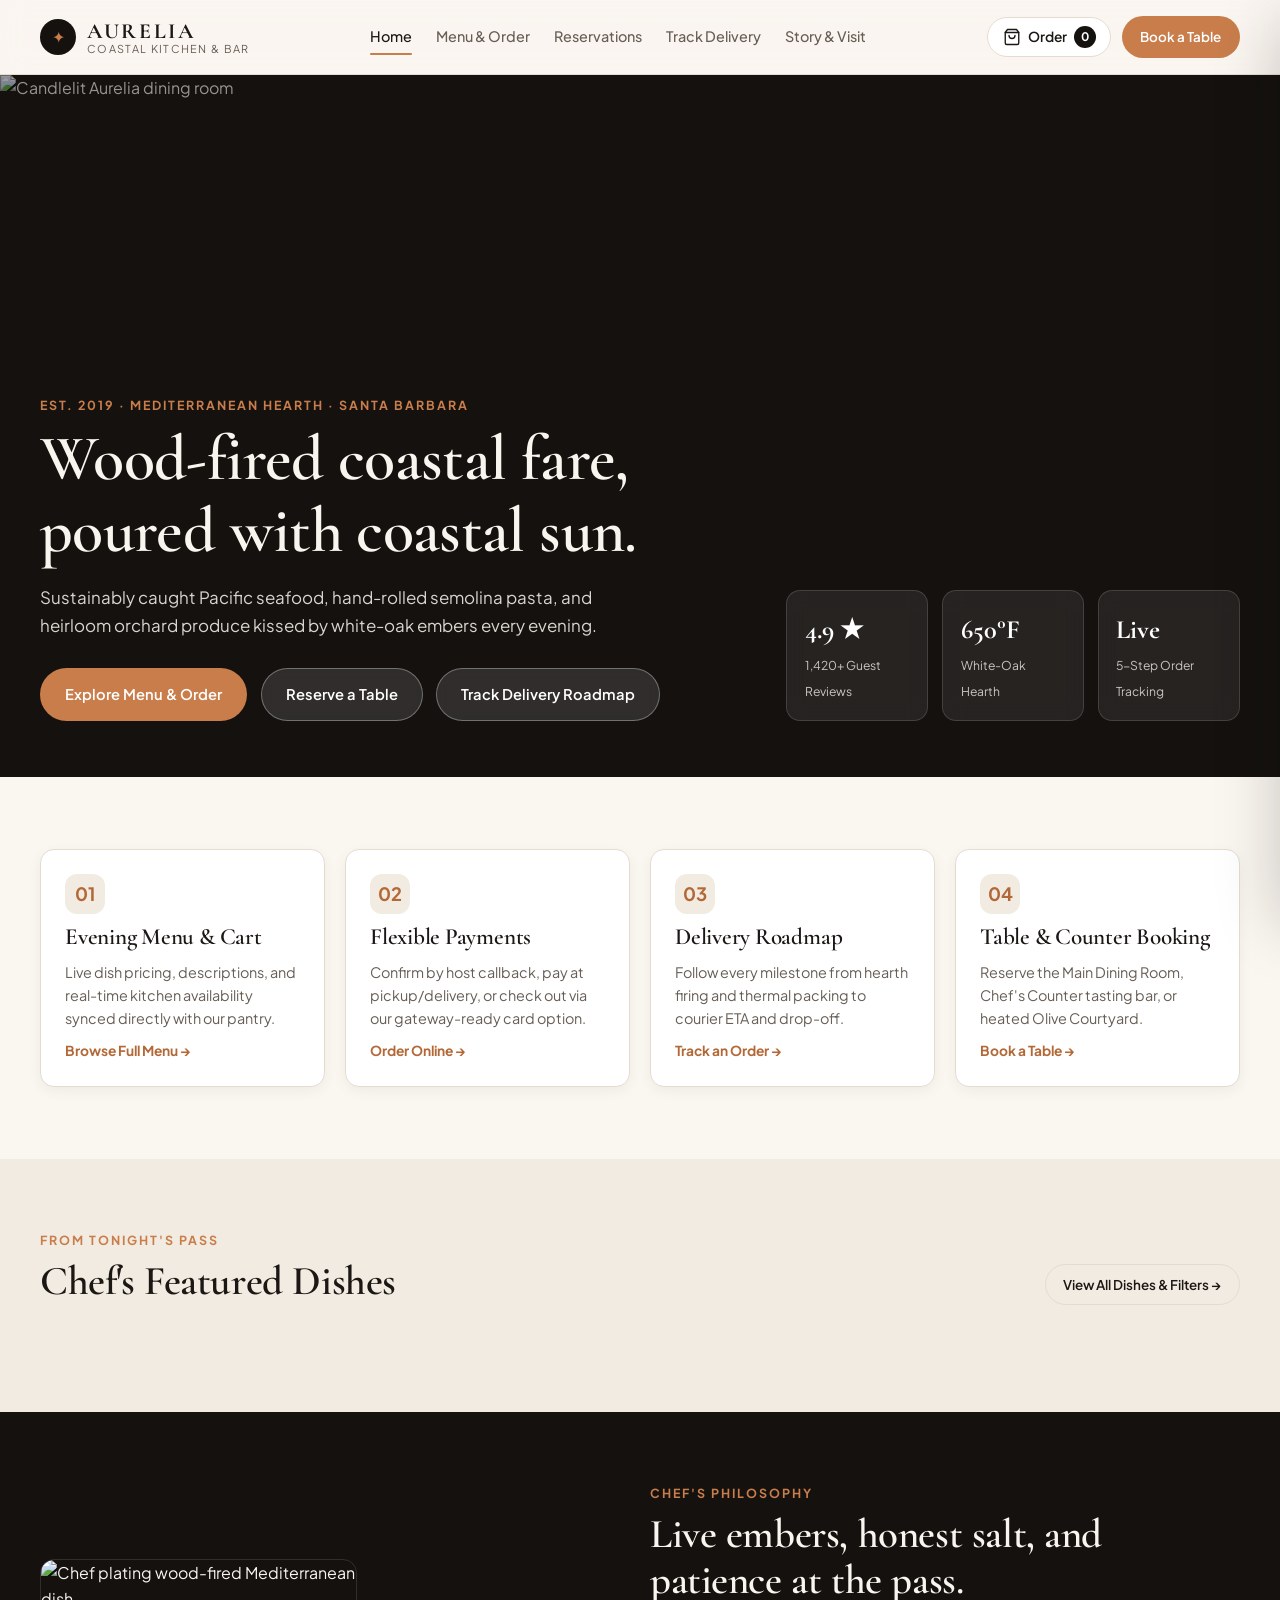
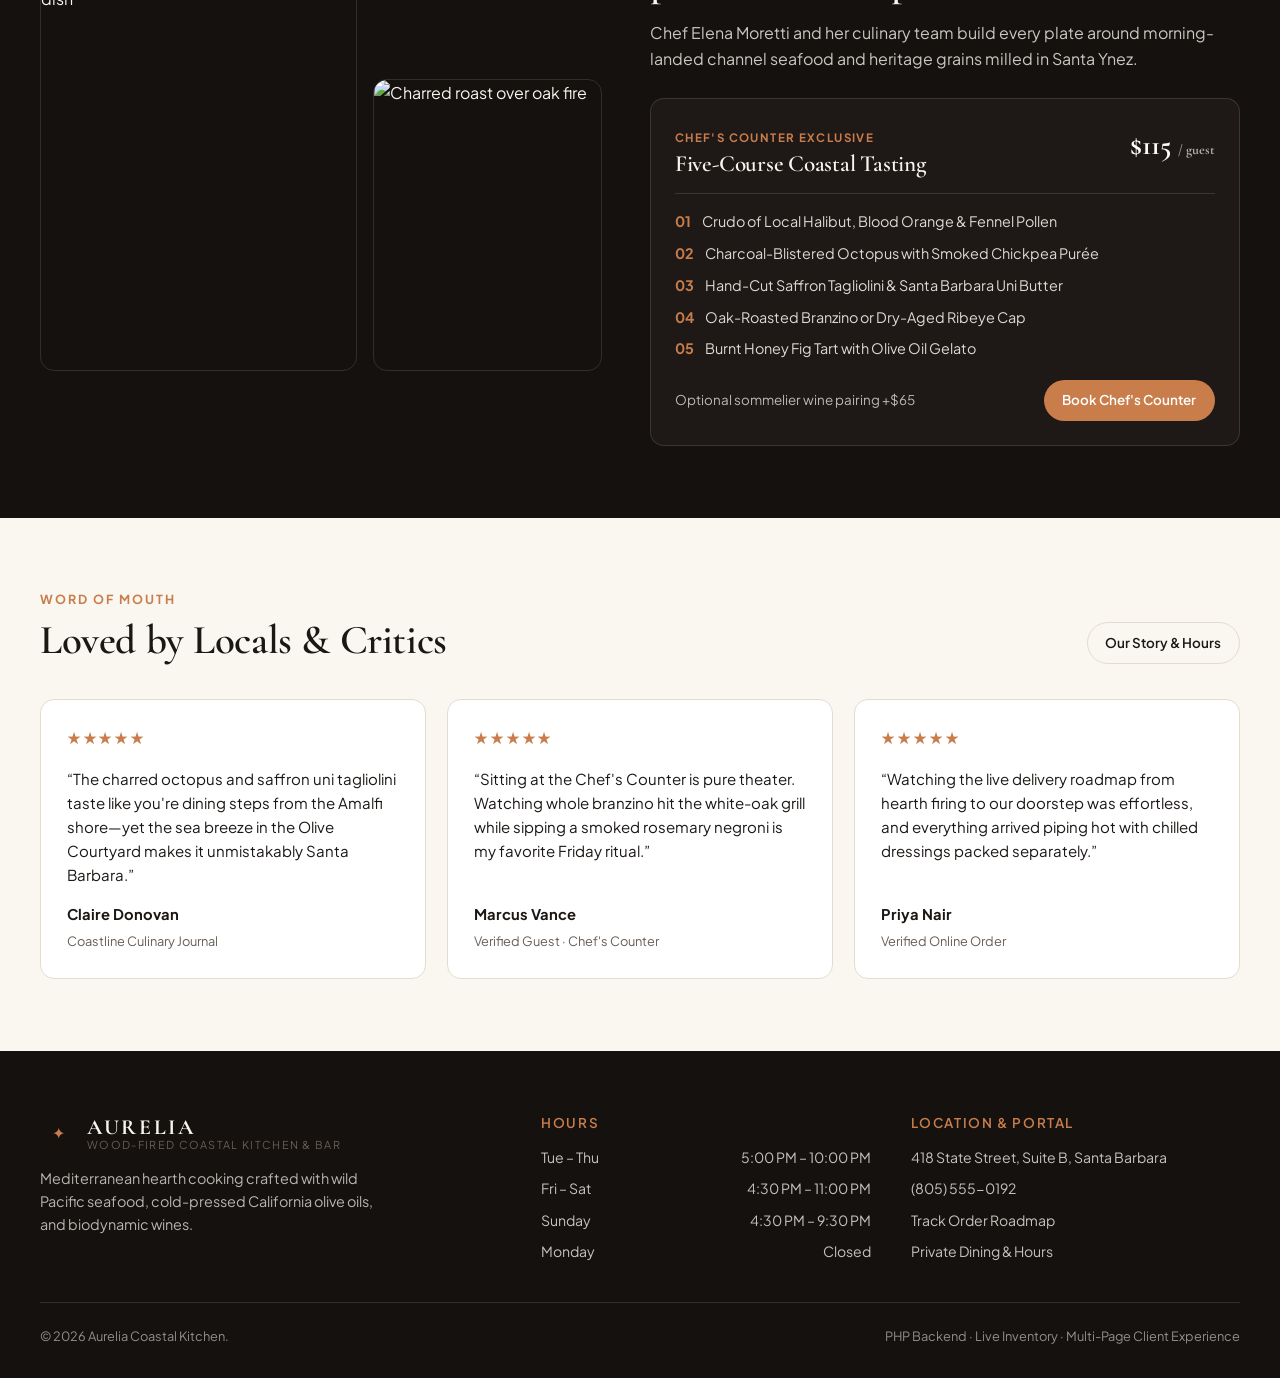
==== index.html @ ff1ef693 "Initial commit: Aurelia multi-page restaurant site and PHP backend" ====
<!DOCTYPE html>
<html lang="en">
<head>
  <meta charset="UTF-8" />
  <meta name="viewport" content="width=device-width, initial-scale=1.0" />
  <title>Aurelia — Wood-Fired Coastal Kitchen &amp; Bar</title>
  <link rel="preconnect" href="https://fonts.googleapis.com" />
  <link rel="preconnect" href="https://fonts.gstatic.com" crossorigin />
  <link href="https://fonts.googleapis.com/css2?family=Cormorant+Garamond:ital,wght@0,500;0,600;0,700;1,400;1,600&family=Plus+Jakarta+Sans:wght@400;500;600;700&display=swap" rel="stylesheet" />
  <link rel="stylesheet" href="styles.css" />
</head>
<body>
  <header class="site-header">
    <div class="container header-inner">
      <a href="index.html" class="brand" aria-label="Aurelia Home">
        <span class="brand-mark" aria-hidden="true">✦</span>
        <span class="brand-text">
          <strong>AURELIA</strong>
          <small>Coastal Kitchen &amp; Bar</small>
        </span>
      </a>

      <nav class="main-nav" id="main-nav" aria-label="Primary Navigation">
        <a href="index.html" class="active">Home</a>
        <a href="menu.html">Menu &amp; Order</a>
        <a href="reservations.html">Reservations</a>
        <a href="track.html">Track Delivery</a>
        <a href="about.html">Story &amp; Visit</a>
      </nav>

      <div class="header-actions">
        <button type="button" class="cart-trigger" id="cart-open-btn" aria-label="Open order cart">
          <svg width="18" height="18" viewBox="0 0 24 24" fill="none" stroke="currentColor" stroke-width="1.8" stroke-linecap="round" stroke-linejoin="round" aria-hidden="true">
            <path d="M6 2 3 6v14a2 2 0 0 0 2 2h14a2 2 0 0 0 2-2V6l-3-4Z" />
            <path d="M3 6h18" />
            <path d="M16 10a4 4 0 0 1-8 0" />
          </svg>
          <span>Order</span>
          <span class="cart-badge" id="cart-count">0</span>
        </button>
        <a href="reservations.html" class="btn btn-primary btn-sm">Book a Table</a>
        <button type="button" class="mobile-menu-btn" id="mobile-menu-btn" aria-label="Toggle navigation" aria-expanded="false">
          <span></span><span></span>
        </button>
      </div>
    </div>
  </header>

  <main>
    <section class="hero">
      <div class="hero-media">
        <img src="https://images.unsplash.com/photo-1517248135467-4c7edcad34c4?auto=format&fit=crop&w=1800&q=80" alt="Candlelit Aurelia dining room" class="hero-img" />
        <div class="hero-scrim"></div>
      </div>
      <div class="container hero-content">
        <div>
          <p class="eyebrow">Est. 2019 · Mediterranean Hearth · Santa Barbara</p>
          <h1>Wood-fired coastal fare, poured with coastal sun.</h1>
          <p class="hero-lead">
            Sustainably caught Pacific seafood, hand-rolled semolina pasta, and heirloom orchard produce kissed by white-oak embers every evening.
          </p>
          <div class="hero-ctas">
            <a href="menu.html" class="btn btn-primary">Explore Menu &amp; Order</a>
            <a href="reservations.html" class="btn btn-ghost">Reserve a Table</a>
            <a href="track.html" class="btn btn-ghost">Track Delivery Roadmap</a>
          </div>
        </div>

        <div class="hero-stats">
          <div class="stat-card">
            <span class="stat-value">4.9 ★</span>
            <span class="stat-label">1,420+ Guest Reviews</span>
          </div>
          <div class="stat-card">
            <span class="stat-value">650°F</span>
            <span class="stat-label">White-Oak Hearth</span>
          </div>
          <div class="stat-card">
            <span class="stat-value">Live</span>
            <span class="stat-label">5-Step Order Tracking</span>
          </div>
        </div>
      </div>
    </section>

    <section class="section">
      <div class="container">
        <div class="pillars-grid">
          <article class="pillar-card">
            <div class="pillar-icon">01</div>
            <h3>Evening Menu &amp; Cart</h3>
            <p>Live dish pricing, descriptions, and real-time kitchen availability synced directly with our pantry.</p>
            <a href="menu.html" class="pillar-link">Browse Full Menu →</a>
          </article>
          <article class="pillar-card">
            <div class="pillar-icon">02</div>
            <h3>Flexible Payments</h3>
            <p>Confirm by host callback, pay at pickup/delivery, or check out via our gateway-ready card option.</p>
            <a href="menu.html" class="pillar-link">Order Online →</a>
          </article>
          <article class="pillar-card">
            <div class="pillar-icon">03</div>
            <h3>Delivery Roadmap</h3>
            <p>Follow every milestone from hearth firing and thermal packing to courier ETA and drop-off.</p>
            <a href="track.html" class="pillar-link">Track an Order →</a>
          </article>
          <article class="pillar-card">
            <div class="pillar-icon">04</div>
            <h3>Table &amp; Counter Booking</h3>
            <p>Reserve the Main Dining Room, Chef's Counter tasting bar, or heated Olive Courtyard.</p>
            <a href="reservations.html" class="pillar-link">Book a Table →</a>
          </article>
        </div>
      </div>
    </section>

    <section class="section section-alt">
      <div class="container">
        <div class="section-head">
          <div>
            <p class="eyebrow">From Tonight's Pass</p>
            <h2>Chef's Featured Dishes</h2>
          </div>
          <a href="menu.html" class="btn btn-outline btn-sm">View All Dishes &amp; Filters →</a>
        </div>
        <div class="menu-grid" id="featured-menu-grid"></div>
      </div>
    </section>

    <section class="section section-dark">
      <div class="container experience-grid">
        <div class="experience-gallery">
          <div class="exp-photo exp-photo-lg">
            <img src="https://images.unsplash.com/photo-1559339352-11d035aa65de?auto=format&fit=crop&w=1200&q=80" alt="Chef plating wood-fired Mediterranean dish" loading="lazy" />
          </div>
          <div class="exp-photo exp-photo-sm">
            <img src="https://images.unsplash.com/photo-1544025162-d76694265947?auto=format&fit=crop&w=900&q=80" alt="Charred roast over oak fire" loading="lazy" />
          </div>
        </div>

        <div>
          <p class="eyebrow">Chef's Philosophy</p>
          <h2>Live embers, honest salt, and patience at the pass.</h2>
          <p style="color: rgba(248, 244, 238, 0.8); margin-top: 1rem;">
            Chef Elena Moretti and her culinary team build every plate around morning-landed channel seafood and heritage grains milled in Santa Ynez.
          </p>

          <div class="tasting-card">
            <div class="tasting-header">
              <div>
                <span class="tasting-tag">Chef's Counter Exclusive</span>
                <h3>Five-Course Coastal Tasting</h3>
              </div>
              <span class="tasting-price">$115 <small>/ guest</small></span>
            </div>
            <ul class="tasting-list">
              <li><span>01</span> Crudo of Local Halibut, Blood Orange &amp; Fennel Pollen</li>
              <li><span>02</span> Charcoal-Blistered Octopus with Smoked Chickpea Purée</li>
              <li><span>03</span> Hand-Cut Saffron Tagliolini &amp; Santa Barbara Uni Butter</li>
              <li><span>04</span> Oak-Roasted Branzino or Dry-Aged Ribeye Cap</li>
              <li><span>05</span> Burnt Honey Fig Tart with Olive Oil Gelato</li>
            </ul>
            <div class="tasting-footer">
              <span>Optional sommelier wine pairing +$65</span>
              <a href="reservations.html" class="btn btn-primary btn-sm">Book Chef's Counter</a>
            </div>
          </div>
        </div>
      </div>
    </section>

    <section class="section">
      <div class="container">
        <div class="section-head">
          <div>
            <p class="eyebrow">Word of Mouth</p>
            <h2>Loved by Locals &amp; Critics</h2>
          </div>
          <a href="about.html" class="btn btn-outline btn-sm">Our Story &amp; Hours</a>
        </div>

        <div class="reviews-grid">
          <article class="review-card">
            <div class="review-stars" aria-label="5 out of 5 stars">★★★★★</div>
            <blockquote>“The charred octopus and saffron uni tagliolini taste like you're dining steps from the Amalfi shore—yet the sea breeze in the Olive Courtyard makes it unmistakably Santa Barbara.”</blockquote>
            <footer><strong>Claire Donovan</strong><span>Coastline Culinary Journal</span></footer>
          </article>
          <article class="review-card">
            <div class="review-stars" aria-label="5 out of 5 stars">★★★★★</div>
            <blockquote>“Sitting at the Chef's Counter is pure theater. Watching whole branzino hit the white-oak grill while sipping a smoked rosemary negroni is my favorite Friday ritual.”</blockquote>
            <footer><strong>Marcus Vance</strong><span>Verified Guest · Chef's Counter</span></footer>
          </article>
          <article class="review-card">
            <div class="review-stars" aria-label="5 out of 5 stars">★★★★★</div>
            <blockquote>“Watching the live delivery roadmap from hearth firing to our doorstep was effortless, and everything arrived piping hot with chilled dressings packed separately.”</blockquote>
            <footer><strong>Priya Nair</strong><span>Verified Online Order</span></footer>
          </article>
        </div>
      </div>
    </section>
  </main>

  <footer class="site-footer">
    <div class="container footer-grid">
      <div class="footer-brand">
        <div class="brand">
          <span class="brand-mark" aria-hidden="true">✦</span>
          <span class="brand-text">
            <strong>AURELIA</strong>
            <small>Wood-Fired Coastal Kitchen &amp; Bar</small>
          </span>
        </div>
        <p>Mediterranean hearth cooking crafted with wild Pacific seafood, cold-pressed California olive oils, and biodynamic wines.</p>
      </div>
      <div>
        <h4>Hours</h4>
        <ul class="footer-list">
          <li><span>Tue – Thu</span><span>5:00 PM – 10:00 PM</span></li>
          <li><span>Fri – Sat</span><span>4:30 PM – 11:00 PM</span></li>
          <li><span>Sunday</span><span>4:30 PM – 9:30 PM</span></li>
          <li><span>Monday</span><span>Closed</span></li>
        </ul>
      </div>
      <div>
        <h4>Location &amp; Portal</h4>
        <ul class="footer-list">
          <li>418 State Street, Suite B, Santa Barbara</li>
          <li><a href="tel:+18055550192">(805) 555-0192</a></li>
          <li><a href="track.html">Track Order Roadmap</a></li>
          <li><a href="about.html">Private Dining &amp; Hours</a></li>
        </ul>
      </div>
    </div>
    <div class="container footer-bottom">
      <span>© <span id="current-year"></span> Aurelia Coastal Kitchen.</span>
      <span>PHP Backend · Live Inventory · Multi-Page Client Experience</span>
    </div>
  </footer>

  <script src="app.js"></script>
</body>
</html>
---- styles.css ----
:root {
  --bg-cream: #faf6f0;
  --bg-sand: #f2ebe1;
  --bg-dark: #14110f;
  --bg-dark-elevated: #1e1916;
  --surface: #ffffff;
  --text-main: #1b1714;
  --text-muted: #675e56;
  --text-light: #f8f4ee;
  --accent: #c87d4b;
  --accent-hover: #b36837;
  --olive: #3d4f3b;
  --olive-soft: #e9efe8;
  --danger: #b43c32;
  --danger-soft: #fdecea;
  --warning: #a66a19;
  --warning-soft: #fef5e7;
  --border: #e5dccf;
  --border-dark: rgba(255, 255, 255, 0.12);
  --shadow-sm: 0 4px 14px rgba(20, 17, 15, 0.05);
  --shadow-md: 0 12px 32px rgba(20, 17, 15, 0.09);
  --shadow-lg: 0 24px 60px rgba(20, 17, 15, 0.22);
  --radius-sm: 8px;
  --radius-md: 14px;
  --radius-lg: 20px;
  --font-display: "Cormorant Garamond", Georgia, serif;
  --font-sans: "Plus Jakarta Sans", -apple-system, BlinkMacSystemFont, "Segoe UI", sans-serif;
}

*,
*::before,
*::after {
  box-sizing: border-box;
}

html {
  scroll-behavior: smooth;
}

body {
  margin: 0;
  font-family: var(--font-sans);
  background: var(--bg-cream);
  color: var(--text-main);
  line-height: 1.6;
  -webkit-font-smoothing: antialiased;
}

img {
  display: block;
  max-width: 100%;
}

a {
  color: inherit;
  text-decoration: none;
}

button,
input,
select,
textarea {
  font: inherit;
}

.hidden {
  display: none !important;
}

.container {
  width: min(1200px, calc(100% - 2.5rem));
  margin-inline: auto;
}

.eyebrow {
  margin: 0 0 0.5rem;
  font-size: 0.78rem;
  font-weight: 700;
  letter-spacing: 0.16em;
  text-transform: uppercase;
  color: var(--accent);
}

h1,
h2,
h3,
h4 {
  margin: 0;
  font-family: var(--font-display);
  font-weight: 600;
  line-height: 1.12;
  letter-spacing: -0.01em;
}

h1 {
  font-size: clamp(2.5rem, 5vw, 4.35rem);
}

h2 {
  font-size: clamp(1.9rem, 3.2vw, 2.85rem);
}

h3 {
  font-size: 1.45rem;
}

/* ==========================================================================
   Buttons & Pills
   ========================================================================== */
.btn {
  display: inline-flex;
  align-items: center;
  justify-content: center;
  gap: 0.5rem;
  padding: 0.85rem 1.5rem;
  border-radius: 999px;
  border: 1px solid transparent;
  font-weight: 600;
  font-size: 0.92rem;
  cursor: pointer;
  transition: transform 0.16s ease, background-color 0.2s ease, border-color 0.2s ease, color 0.2s ease;
  white-space: nowrap;
}

.btn:active {
  transform: translateY(1px);
}

.btn-sm {
  padding: 0.55rem 1.1rem;
  font-size: 0.84rem;
}

.btn-xs {
  padding: 0.35rem 0.75rem;
  font-size: 0.78rem;
}

.btn-full {
  width: 100%;
}

.btn-primary {
  background: var(--accent);
  color: #fff;
}

.btn-primary:hover {
  background: var(--accent-hover);
}

.btn-primary:disabled {
  opacity: 0.55;
  cursor: not-allowed;
}

.btn-dark {
  background: var(--bg-dark);
  color: #fff;
}

.btn-dark:hover {
  background: #2b2420;
}

.btn-outline {
  background: transparent;
  border-color: var(--border);
  color: var(--text-main);
}

.btn-outline:hover {
  border-color: var(--text-main);
  background: rgba(20, 17, 15, 0.04);
}

.btn-ghost {
  background: rgba(255, 255, 255, 0.12);
  border-color: rgba(255, 255, 255, 0.32);
  color: #fff;
  backdrop-filter: blur(8px);
}

.btn-ghost:hover {
  background: rgba(255, 255, 255, 0.22);
}

.btn-danger-outline {
  background: transparent;
  border-color: rgba(180, 60, 50, 0.35);
  color: var(--danger);
}

.btn-danger-outline:hover {
  background: var(--danger-soft);
}

.inline-code-pill {
  border: 1px dashed var(--accent);
  background: rgba(200, 125, 75, 0.1);
  color: var(--accent-hover);
  font-weight: 700;
  font-size: 0.85rem;
  padding: 0.15rem 0.55rem;
  border-radius: 6px;
  cursor: pointer;
}

/* ==========================================================================
   Site Banner & Header
   ========================================================================== */
.file-mode-banner {
  background: #2b1d12;
  color: #f8e9d6;
  font-size: 0.84rem;
  padding: 0.6rem 1rem;
  text-align: center;
  border-bottom: 1px solid rgba(200, 125, 75, 0.4);
}

.file-mode-banner code {
  background: rgba(255, 255, 255, 0.12);
  padding: 0.1rem 0.4rem;
  border-radius: 4px;
}

.site-header {
  position: sticky;
  top: 0;
  z-index: 90;
  background: rgba(250, 246, 240, 0.9);
  backdrop-filter: blur(14px);
  border-bottom: 1px solid var(--border);
}

.header-inner {
  display: flex;
  align-items: center;
  justify-content: space-between;
  gap: 1.25rem;
  min-height: 74px;
}

.brand {
  display: inline-flex;
  align-items: center;
  gap: 0.7rem;
}

.brand-mark {
  display: grid;
  place-items: center;
  width: 36px;
  height: 36px;
  border-radius: 50%;
  background: var(--bg-dark);
  color: var(--accent);
  font-size: 1rem;
}

.brand-text {
  display: flex;
  flex-direction: column;
  line-height: 1.05;
}

.brand-text strong {
  font-family: var(--font-display);
  font-size: 1.35rem;
  letter-spacing: 0.12em;
}

.brand-text small {
  font-size: 0.68rem;
  text-transform: uppercase;
  letter-spacing: 0.12em;
  color: var(--text-muted);
}

.main-nav {
  display: flex;
  align-items: center;
  gap: 1.5rem;
}

.main-nav a {
  font-size: 0.9rem;
  font-weight: 500;
  color: var(--text-muted);
  position: relative;
  padding: 0.25rem 0;
  transition: color 0.18s ease;
}

.main-nav a:hover,
.main-nav a.active {
  color: var(--text-main);
}

.main-nav a.active::after {
  content: "";
  position: absolute;
  left: 0;
  right: 0;
  bottom: -2px;
  height: 2px;
  background: var(--accent);
  border-radius: 2px;
}

.header-actions {
  display: flex;
  align-items: center;
  gap: 0.65rem;
}

.cart-trigger {
  display: inline-flex;
  align-items: center;
  gap: 0.45rem;
  padding: 0.5rem 0.9rem;
  border-radius: 999px;
  border: 1px solid var(--border);
  background: var(--surface);
  color: var(--text-main);
  font-weight: 600;
  font-size: 0.86rem;
  cursor: pointer;
  transition: border-color 0.2s ease, box-shadow 0.2s ease;
}

.cart-trigger:hover {
  border-color: var(--accent);
  box-shadow: var(--shadow-sm);
}

.cart-badge {
  display: inline-grid;
  place-items: center;
  min-width: 22px;
  height: 22px;
  padding: 0 0.35rem;
  border-radius: 999px;
  background: var(--bg-dark);
  color: #fff;
  font-size: 0.74rem;
  font-weight: 700;
}

.mobile-menu-btn {
  display: none;
  flex-direction: column;
  justify-content: center;
  gap: 5px;
  width: 38px;
  height: 38px;
  border: 1px solid var(--border);
  border-radius: 10px;
  background: var(--surface);
  cursor: pointer;
  padding: 0 9px;
}

.mobile-menu-btn span {
  display: block;
  height: 2px;
  width: 100%;
  background: var(--text-main);
  border-radius: 2px;
}

/* ==========================================================================
   Hero & Subpage Hero
   ========================================================================== */
.hero {
  position: relative;
  min-height: 78vh;
  display: flex;
  align-items: flex-end;
  padding: 5.5rem 0 3.5rem;
  color: var(--text-light);
  overflow: hidden;
  background: var(--bg-dark);
}

.hero-media {
  position: absolute;
  inset: 0;
}

.hero-img {
  width: 100%;
  height: 100%;
  object-fit: cover;
}

.hero-scrim {
  position: absolute;
  inset: 0;
  background: linear-gradient(
    to top,
    rgba(20, 17, 15, 0.92) 8%,
    rgba(20, 17, 15, 0.56) 55%,
    rgba(20, 17, 15, 0.42) 100%
  );
}

.hero-content {
  position: relative;
  z-index: 2;
  display: grid;
  grid-template-columns: 1.4fr 0.9fr;
  gap: 2.5rem;
  align-items: end;
}

.hero-lead {
  max-width: 560px;
  margin: 1.1rem 0 1.85rem;
  font-size: 1.06rem;
  color: rgba(248, 244, 238, 0.86);
}

.hero-ctas {
  display: flex;
  flex-wrap: wrap;
  gap: 0.85rem;
}

.hero-stats {
  display: grid;
  grid-template-columns: repeat(3, 1fr);
  gap: 0.85rem;
}

.stat-card {
  padding: 1.1rem;
  border-radius: var(--radius-md);
  background: rgba(255, 255, 255, 0.08);
  border: 1px solid rgba(255, 255, 255, 0.14);
  backdrop-filter: blur(10px);
}

.stat-value {
  display: block;
  font-family: var(--font-display);
  font-size: 1.65rem;
  font-weight: 700;
  color: #fff;
}

.stat-label {
  font-size: 0.76rem;
  color: rgba(248, 244, 238, 0.78);
}

.page-hero {
  background: var(--bg-dark);
  color: var(--text-light);
  padding: 3.5rem 0 2.75rem;
  border-bottom: 1px solid var(--border-dark);
}

.page-hero-row {
  display: flex;
  flex-wrap: wrap;
  justify-content: space-between;
  align-items: flex-end;
  gap: 1.5rem;
}

.page-hero p.lead {
  margin: 0.75rem 0 0;
  max-width: 620px;
  color: rgba(248, 244, 238, 0.8);
}

/* ==========================================================================
   Sections
   ========================================================================== */
.section {
  padding: 4.5rem 0;
}

.section-alt {
  background: var(--bg-sand);
}

.section-dark {
  background: var(--bg-dark);
  color: var(--text-light);
}

.section-head {
  display: flex;
  flex-wrap: wrap;
  justify-content: space-between;
  align-items: flex-end;
  gap: 1.25rem;
  margin-bottom: 2.2rem;
}

.section-desc {
  max-width: 440px;
  margin: 0;
  color: var(--text-muted);
  font-size: 0.95rem;
}

/* Quick Feature Strip */
.pillars-grid {
  display: grid;
  grid-template-columns: repeat(4, 1fr);
  gap: 1.25rem;
}

.pillar-card {
  background: var(--surface);
  border: 1px solid var(--border);
  border-radius: var(--radius-md);
  padding: 1.5rem;
  box-shadow: var(--shadow-sm);
  display: flex;
  flex-direction: column;
  gap: 0.65rem;
}

.pillar-icon {
  width: 40px;
  height: 40px;
  border-radius: 12px;
  display: grid;
  place-items: center;
  background: var(--bg-sand);
  color: var(--accent-hover);
  font-size: 1.15rem;
  font-weight: 700;
}

.pillar-card p {
  margin: 0;
  font-size: 0.9rem;
  color: var(--text-muted);
}

.pillar-link {
  margin-top: auto;
  font-size: 0.86rem;
  font-weight: 700;
  color: var(--accent-hover);
}

/* ==========================================================================
   Menu Controls & Cards
   ========================================================================== */
.menu-controls {
  display: flex;
  flex-direction: column;
  gap: 1rem;
  margin-bottom: 1.25rem;
}

.category-tabs {
  display: flex;
  flex-wrap: wrap;
  gap: 0.5rem;
}

.tab-btn {
  padding: 0.6rem 1.15rem;
  border-radius: 999px;
  border: 1px solid var(--border);
  background: var(--surface);
  color: var(--text-muted);
  font-weight: 600;
  font-size: 0.88rem;
  cursor: pointer;
  transition: all 0.18s ease;
}

.tab-btn:hover {
  border-color: var(--text-main);
  color: var(--text-main);
}

.tab-btn.active {
  background: var(--bg-dark);
  border-color: var(--bg-dark);
  color: #fff;
}

.filter-bar {
  display: flex;
  flex-wrap: wrap;
  justify-content: space-between;
  align-items: center;
  gap: 1rem;
}

.dietary-pills {
  display: flex;
  flex-wrap: wrap;
  gap: 0.45rem;
}

.pill-btn {
  padding: 0.42rem 0.9rem;
  border-radius: 999px;
  border: 1px solid var(--border);
  background: transparent;
  color: var(--text-muted);
  font-size: 0.82rem;
  font-weight: 600;
  cursor: pointer;
}

.pill-btn.active {
  background: var(--olive);
  border-color: var(--olive);
  color: #fff;
}

.search-wrap {
  position: relative;
  min-width: 260px;
  flex: 0 1 320px;
}

.search-wrap svg {
  position: absolute;
  left: 0.9rem;
  top: 50%;
  transform: translateY(-50%);
  color: var(--text-muted);
}

.search-wrap input {
  width: 100%;
  padding: 0.6rem 0.95rem 0.6rem 2.45rem;
  border-radius: 999px;
  border: 1px solid var(--border);
  background: var(--surface);
  font-size: 0.9rem;
}

.menu-meta-row {
  display: flex;
  justify-content: space-between;
  align-items: center;
  margin-bottom: 1.25rem;
  font-size: 0.86rem;
  color: var(--text-muted);
}

.reset-filters-btn {
  background: none;
  border: none;
  color: var(--accent-hover);
  font-weight: 600;
  cursor: pointer;
  text-decoration: underline;
}

.menu-grid {
  display: grid;
  grid-template-columns: repeat(auto-fill, minmax(280px, 1fr));
  gap: 1.4rem;
}

.dish-card {
  background: var(--surface);
  border: 1px solid var(--border);
  border-radius: var(--radius-md);
  overflow: hidden;
  display: flex;
  flex-direction: column;
  box-shadow: var(--shadow-sm);
  transition: transform 0.2s ease, box-shadow 0.2s ease;
}

.dish-card:hover {
  transform: translateY(-3px);
  box-shadow: var(--shadow-md);
}

.dish-card.is-sold-out {
  opacity: 0.78;
}

.dish-media {
  position: relative;
  aspect-ratio: 16 / 10;
  background: #e7ddd0;
  overflow: hidden;
}

.dish-media img {
  width: 100%;
  height: 100%;
  object-fit: cover;
}

.dish-badges {
  position: absolute;
  top: 0.7rem;
  left: 0.7rem;
  display: flex;
  flex-wrap: wrap;
  gap: 0.35rem;
}

.badge {
  display: inline-flex;
  align-items: center;
  padding: 0.22rem 0.6rem;
  border-radius: 999px;
  font-size: 0.72rem;
  font-weight: 700;
  background: rgba(20, 17, 15, 0.78);
  color: #fff;
  backdrop-filter: blur(6px);
}

.badge-olive {
  background: var(--olive-soft);
  color: var(--olive);
}

.badge-warn {
  background: var(--warning-soft);
  color: var(--warning);
}

.badge-danger {
  background: var(--danger-soft);
  color: var(--danger);
}

.stock-corner-pill {
  position: absolute;
  bottom: 0.65rem;
  right: 0.65rem;
  padding: 0.22rem 0.6rem;
  border-radius: 999px;
  font-size: 0.72rem;
  font-weight: 700;
  background: rgba(255, 255, 255, 0.92);
  color: var(--text-main);
}

.stock-corner-pill.low {
  background: var(--warning-soft);
  color: var(--warning);
}

.stock-corner-pill.out {
  background: var(--danger);
  color: #fff;
}

.dish-body {
  padding: 1.15rem;
  display: flex;
  flex-direction: column;
  flex: 1;
}

.dish-top {
  display: flex;
  justify-content: space-between;
  align-items: flex-start;
  gap: 0.75rem;
  margin-bottom: 0.45rem;
}

.dish-title {
  font-family: var(--font-display);
  font-size: 1.32rem;
  font-weight: 700;
  line-height: 1.15;
}

.dish-price {
  font-weight: 700;
  font-size: 1rem;
  color: var(--accent-hover);
  white-space: nowrap;
}

.dish-desc {
  margin: 0 0 1.1rem;
  font-size: 0.87rem;
  color: var(--text-muted);
  flex: 1;
}

.dish-actions {
  display: flex;
  justify-content: space-between;
  align-items: center;
  gap: 0.75rem;
}

.qty-inline {
  display: inline-flex;
  align-items: center;
  border: 1px solid var(--border);
  border-radius: 999px;
  overflow: hidden;
}

.qty-inline button {
  width: 30px;
  height: 30px;
  border: none;
  background: var(--bg-sand);
  cursor: pointer;
  font-weight: 700;
}

.qty-inline span {
  min-width: 28px;
  text-align: center;
  font-size: 0.85rem;
  font-weight: 700;
}

/* ==========================================================================
   Experience & Tasting Card
   ========================================================================== */
.experience-grid {
  display: grid;
  grid-template-columns: 1fr 1.05fr;
  gap: 3rem;
  align-items: center;
}

.experience-gallery {
  display: grid;
  grid-template-columns: 1fr 0.72fr;
  gap: 1rem;
  align-items: end;
}

.exp-photo {
  border-radius: var(--radius-md);
  overflow: hidden;
  border: 1px solid var(--border-dark);
}

.exp-photo-lg img {
  height: 410px;
  width: 100%;
  object-fit: cover;
}

.exp-photo-sm img {
  height: 290px;
  width: 100%;
  object-fit: cover;
}

.tasting-card {
  margin-top: 1.65rem;
  padding: 1.5rem;
  border-radius: var(--radius-md);
  background: var(--bg-dark-elevated);
  border: 1px solid var(--border-dark);
}

.tasting-header {
  display: flex;
  justify-content: space-between;
  align-items: flex-start;
  gap: 1rem;
  padding-bottom: 1rem;
  border-bottom: 1px solid var(--border-dark);
}

.tasting-tag {
  display: inline-block;
  font-size: 0.72rem;
  font-weight: 700;
  text-transform: uppercase;
  letter-spacing: 0.12em;
  color: var(--accent);
  margin-bottom: 0.25rem;
}

.tasting-price {
  font-family: var(--font-display);
  font-size: 1.75rem;
  font-weight: 700;
  color: #fff;
}

.tasting-price small {
  font-size: 0.85rem;
  color: rgba(255, 255, 255, 0.65);
}

.tasting-list {
  list-style: none;
  padding: 0;
  margin: 1rem 0 1.2rem;
  display: grid;
  gap: 0.55rem;
}

.tasting-list li {
  display: flex;
  gap: 0.7rem;
  font-size: 0.9rem;
  color: rgba(248, 244, 238, 0.88);
}

.tasting-list li span {
  font-weight: 700;
  color: var(--accent);
}

.tasting-footer {
  display: flex;
  flex-wrap: wrap;
  justify-content: space-between;
  align-items: center;
  gap: 0.75rem;
  font-size: 0.84rem;
  color: rgba(248, 244, 238, 0.72);
}

/* ==========================================================================
   Reservations
   ========================================================================== */
.reservations-layout {
  display: grid;
  grid-template-columns: 1.25fr 0.85fr;
  gap: 2rem;
  align-items: start;
}

.card-panel {
  background: var(--surface);
  border: 1px solid var(--border);
  border-radius: var(--radius-lg);
  padding: 2rem;
  box-shadow: var(--shadow-sm);
}

.res-card-head {
  display: flex;
  justify-content: space-between;
  align-items: flex-start;
  gap: 1rem;
  margin-bottom: 1.5rem;
}

.availability-badge {
  display: inline-flex;
  align-items: center;
  gap: 0.45rem;
  padding: 0.35rem 0.85rem;
  border-radius: 999px;
  background: var(--olive-soft);
  color: var(--olive);
  font-size: 0.8rem;
  font-weight: 700;
}

.pulse-dot {
  width: 8px;
  height: 8px;
  border-radius: 50%;
  background: var(--olive);
  animation: pulse 1.8s infinite;
}

@keyframes pulse {
  0%,
  100% {
    opacity: 1;
    transform: scale(1);
  }
  50% {
    opacity: 0.45;
    transform: scale(1.3);
  }
}

.form-row {
  display: grid;
  grid-template-columns: 1fr 1fr;
  gap: 1rem;
}

.form-field {
  margin-bottom: 1.1rem;
}

.form-field label {
  display: block;
  font-size: 0.82rem;
  font-weight: 700;
  color: var(--text-main);
  margin-bottom: 0.4rem;
}

.form-field input,
.form-field select,
.form-field textarea {
  width: 100%;
  padding: 0.72rem 0.9rem;
  border-radius: var(--radius-sm);
  border: 1px solid var(--border);
  background: var(--bg-cream);
  color: var(--text-main);
  font-size: 0.92rem;
}

.form-field input:focus,
.form-field select:focus,
.form-field textarea:focus {
  outline: 2px solid rgba(200, 125, 75, 0.35);
  border-color: var(--accent);
}

.time-slots {
  display: grid;
  grid-template-columns: repeat(3, 1fr);
  gap: 0.55rem;
}

.slot-btn {
  padding: 0.62rem;
  border-radius: var(--radius-sm);
  border: 1px solid var(--border);
  background: var(--bg-cream);
  font-weight: 600;
  font-size: 0.85rem;
  cursor: pointer;
}

.slot-btn.active {
  background: var(--bg-dark);
  border-color: var(--bg-dark);
  color: #fff;
}

.seating-options {
  display: grid;
  grid-template-columns: repeat(3, 1fr);
  gap: 0.6rem;
}

.seating-btn {
  padding: 0.75rem;
  border-radius: var(--radius-sm);
  border: 1px solid var(--border);
  background: var(--bg-cream);
  text-align: left;
  cursor: pointer;
  display: flex;
  flex-direction: column;
  gap: 0.15rem;
}

.seating-btn strong {
  font-size: 0.84rem;
}

.seating-btn small {
  font-size: 0.74rem;
  color: var(--text-muted);
}

.seating-btn.active {
  border-color: var(--accent);
  background: rgba(200, 125, 75, 0.1);
}

.form-error {
  color: var(--danger);
  font-size: 0.86rem;
  font-weight: 600;
  margin-bottom: 0.75rem;
}

.confirm-icon {
  width: 52px;
  height: 52px;
  border-radius: 50%;
  background: var(--olive-soft);
  color: var(--olive);
  display: grid;
  place-items: center;
  font-size: 1.5rem;
  font-weight: 700;
  margin: 0 auto 1rem;
}

.res-confirmation {
  text-align: center;
  padding: 1.5rem 0.5rem;
}

.saved-reservations-list {
  display: grid;
  gap: 0.85rem;
  margin-top: 1rem;
}

.saved-res-card {
  padding: 1rem;
  border-radius: var(--radius-sm);
  border: 1px solid var(--border);
  background: var(--bg-cream);
}

.saved-res-top {
  display: flex;
  justify-content: space-between;
  align-items: center;
  gap: 0.5rem;
  margin-bottom: 0.35rem;
}

/* ==========================================================================
   Delivery Roadmap Tracker (track.html)
   ========================================================================== */
.track-search-bar {
  display: flex;
  flex-wrap: wrap;
  gap: 0.75rem;
  background: var(--surface);
  border: 1px solid var(--border);
  border-radius: var(--radius-md);
  padding: 1.15rem;
  box-shadow: var(--shadow-sm);
  margin-bottom: 1.75rem;
}

.track-search-bar input {
  flex: 1 1 240px;
  padding: 0.75rem 1rem;
  border: 1px solid var(--border);
  border-radius: var(--radius-sm);
  background: var(--bg-cream);
  font-weight: 600;
}

.sample-order-chips {
  display: flex;
  flex-wrap: wrap;
  align-items: center;
  gap: 0.5rem;
  font-size: 0.84rem;
  color: var(--text-muted);
  margin-bottom: 1.5rem;
}

.chip-btn {
  padding: 0.32rem 0.75rem;
  border-radius: 999px;
  border: 1px solid var(--border);
  background: var(--surface);
  font-weight: 600;
  font-size: 0.8rem;
  cursor: pointer;
}

.chip-btn:hover {
  border-color: var(--accent);
  color: var(--accent-hover);
}

.tracker-grid {
  display: grid;
  grid-template-columns: 1.25fr 0.85fr;
  gap: 1.75rem;
  align-items: start;
}

.roadmap-stepper {
  position: relative;
  display: grid;
  gap: 1.25rem;
  margin: 1.5rem 0;
}

.roadmap-step {
  display: grid;
  grid-template-columns: 38px 1fr;
  gap: 1rem;
  position: relative;
}

.roadmap-step:not(:last-child)::after {
  content: "";
  position: absolute;
  left: 18px;
  top: 40px;
  bottom: -18px;
  width: 2px;
  background: var(--border);
}

.roadmap-step.completed:not(:last-child)::after {
  background: var(--olive);
}

.step-dot {
  width: 38px;
  height: 38px;
  border-radius: 50%;
  border: 2px solid var(--border);
  background: var(--surface);
  display: grid;
  place-items: center;
  font-weight: 700;
  font-size: 0.85rem;
  color: var(--text-muted);
  z-index: 1;
}

.roadmap-step.completed .step-dot {
  background: var(--olive);
  border-color: var(--olive);
  color: #fff;
}

.roadmap-step.active .step-dot {
  background: var(--accent);
  border-color: var(--accent);
  color: #fff;
  box-shadow: 0 0 0 6px rgba(200, 125, 75, 0.22);
}

.step-body h4 {
  font-family: var(--font-sans);
  font-size: 1rem;
  font-weight: 700;
  margin-bottom: 0.15rem;
}

.step-body p {
  margin: 0;
  font-size: 0.86rem;
  color: var(--text-muted);
}

.step-time {
  display: inline-block;
  margin-top: 0.25rem;
  font-size: 0.76rem;
  font-weight: 600;
  color: var(--olive);
}

.courier-banner {
  display: flex;
  flex-wrap: wrap;
  justify-content: space-between;
  align-items: center;
  gap: 0.75rem;
  padding: 1rem 1.15rem;
  border-radius: var(--radius-sm);
  background: var(--bg-sand);
  border: 1px solid var(--border);
  margin-bottom: 1.25rem;
}

.timeline-feed {
  display: grid;
  gap: 0.65rem;
  margin-top: 1rem;
  padding-top: 1rem;
  border-top: 1px solid var(--border);
}

.timeline-log-item {
  display: flex;
  justify-content: space-between;
  gap: 1rem;
  font-size: 0.85rem;
  padding: 0.6rem 0.75rem;
  border-radius: var(--radius-sm);
  background: var(--bg-cream);
}

/* ==========================================================================
   Reviews & Footer
   ========================================================================== */
.reviews-grid {
  display: grid;
  grid-template-columns: repeat(3, 1fr);
  gap: 1.35rem;
}

.review-card {
  background: var(--surface);
  border: 1px solid var(--border);
  border-radius: var(--radius-md);
  padding: 1.6rem;
  display: flex;
  flex-direction: column;
  gap: 1rem;
}

.review-stars {
  color: var(--accent);
  letter-spacing: 0.12em;
}

.review-card blockquote {
  margin: 0;
  font-size: 0.94rem;
  color: var(--text-main);
  flex: 1;
}

.review-card footer strong {
  display: block;
  font-size: 0.92rem;
}

.review-card footer span {
  font-size: 0.8rem;
  color: var(--text-muted);
}

.site-footer {
  background: var(--bg-dark);
  color: var(--text-light);
  padding: 4rem 0 2rem;
}

.footer-grid {
  display: grid;
  grid-template-columns: 1.4fr 1fr 1fr;
  gap: 2.5rem;
  padding-bottom: 2.5rem;
  border-bottom: 1px solid var(--border-dark);
}

.footer-brand p {
  margin: 1rem 0 0;
  color: rgba(248, 244, 238, 0.72);
  max-width: 340px;
  font-size: 0.9rem;
}

.site-footer h4 {
  font-family: var(--font-sans);
  font-size: 0.84rem;
  text-transform: uppercase;
  letter-spacing: 0.12em;
  color: var(--accent);
  margin-bottom: 1rem;
}

.footer-list {
  list-style: none;
  padding: 0;
  margin: 0;
  display: grid;
  gap: 0.55rem;
  font-size: 0.88rem;
  color: rgba(248, 244, 238, 0.78);
}

.footer-list li {
  display: flex;
  justify-content: space-between;
  gap: 1rem;
}

.footer-bottom {
  padding-top: 1.4rem;
  display: flex;
  flex-wrap: wrap;
  justify-content: space-between;
  gap: 1rem;
  font-size: 0.8rem;
  color: rgba(248, 244, 238, 0.55);
}

/* ==========================================================================
   Slide-Over Cart Drawer & Checkout
   ========================================================================== */
.drawer-backdrop,
.modal-backdrop {
  position: fixed;
  inset: 0;
  background: rgba(20, 17, 15, 0.56);
  backdrop-filter: blur(4px);
  z-index: 120;
}

.cart-drawer {
  position: fixed;
  top: 0;
  right: 0;
  bottom: 0;
  width: min(460px, 100vw);
  background: var(--surface);
  z-index: 130;
  display: flex;
  flex-direction: column;
  box-shadow: var(--shadow-lg);
  transform: translateX(100%);
  transition: transform 0.26s ease;
}

.cart-drawer.open {
  transform: translateX(0);
}

.drawer-header {
  padding: 1.15rem 1.35rem;
  border-bottom: 1px solid var(--border);
  display: flex;
  justify-content: space-between;
  align-items: center;
}

.drawer-subtitle {
  font-size: 0.82rem;
  color: var(--text-muted);
}

.icon-close-btn {
  width: 34px;
  height: 34px;
  border-radius: 50%;
  border: 1px solid var(--border);
  background: var(--bg-cream);
  cursor: pointer;
}

.drawer-body-scroll {
  flex: 1;
  overflow-y: auto;
  padding: 1rem 1.35rem;
  display: flex;
  flex-direction: column;
  gap: 1rem;
}

.fulfillment-toggle {
  display: grid;
  grid-template-columns: 1fr 1fr;
  gap: 0.5rem;
}

.fulfill-btn {
  padding: 0.65rem 0.75rem;
  border-radius: var(--radius-sm);
  border: 1px solid var(--border);
  background: var(--bg-cream);
  text-align: left;
  cursor: pointer;
  display: flex;
  flex-direction: column;
  font-weight: 700;
  font-size: 0.84rem;
}

.fulfill-btn span {
  font-weight: 500;
  font-size: 0.74rem;
  color: var(--text-muted);
}

.fulfill-btn.active {
  border-color: var(--accent);
  background: rgba(200, 125, 75, 0.11);
}

.cart-items-list {
  display: grid;
  gap: 0.75rem;
}

.cart-item-row {
  display: grid;
  grid-template-columns: 1fr auto;
  gap: 0.5rem;
  padding: 0.8rem;
  border-radius: var(--radius-sm);
  background: var(--bg-cream);
  border: 1px solid var(--border);
}

.cart-item-meta strong {
  display: block;
  font-size: 0.9rem;
}

.cart-item-meta small {
  color: var(--text-muted);
  font-size: 0.8rem;
}

.cart-item-controls {
  display: flex;
  align-items: center;
  gap: 0.5rem;
}

.cart-section-box {
  padding: 0.9rem;
  border-radius: var(--radius-sm);
  border: 1px solid var(--border);
  background: var(--bg-cream);
  display: grid;
  gap: 0.65rem;
}

.cart-section-box h4 {
  font-family: var(--font-sans);
  font-size: 0.82rem;
  text-transform: uppercase;
  letter-spacing: 0.08em;
  color: var(--text-muted);
}

.cart-section-box input,
.cart-section-box select,
.cart-section-box textarea {
  width: 100%;
  padding: 0.58rem 0.75rem;
  border-radius: var(--radius-sm);
  border: 1px solid var(--border);
  background: var(--surface);
  font-size: 0.86rem;
}

.tip-pills {
  display: grid;
  grid-template-columns: repeat(4, 1fr);
  gap: 0.4rem;
}

.tip-btn {
  padding: 0.42rem;
  border-radius: 6px;
  border: 1px solid var(--border);
  background: var(--surface);
  font-size: 0.78rem;
  font-weight: 700;
  cursor: pointer;
}

.tip-btn.active {
  background: var(--bg-dark);
  color: #fff;
  border-color: var(--bg-dark);
}

.payment-option-card {
  display: flex;
  align-items: flex-start;
  gap: 0.6rem;
  padding: 0.65rem;
  border-radius: 8px;
  border: 1px solid var(--border);
  background: var(--surface);
  cursor: pointer;
  font-size: 0.84rem;
}

.payment-option-card.selected {
  border-color: var(--accent);
  background: rgba(200, 125, 75, 0.07);
}

.payment-option-card strong {
  display: block;
}

.payment-option-card small {
  color: var(--text-muted);
  font-size: 0.76rem;
}

.gateway-box {
  padding: 0.75rem;
  border-radius: 8px;
  border: 1px dashed var(--accent);
  background: #fff9f4;
  display: grid;
  gap: 0.5rem;
  font-size: 0.8rem;
}

.promo-row {
  display: flex;
  gap: 0.5rem;
}

.promo-row input {
  flex: 1;
}

.totals-breakdown {
  display: grid;
  gap: 0.35rem;
  font-size: 0.88rem;
}

.total-line {
  display: flex;
  justify-content: space-between;
}

.total-line.grand-total {
  margin-top: 0.35rem;
  padding-top: 0.55rem;
  border-top: 1px solid var(--border);
  font-weight: 700;
  font-size: 1.05rem;
}

.drawer-footer {
  padding: 1rem 1.35rem 1.25rem;
  border-top: 1px solid var(--border);
  background: var(--surface);
}

/* ==========================================================================
   Modals & Admin Portal
   ========================================================================== */
.modal-backdrop {
  display: grid;
  place-items: center;
  padding: 1.25rem;
  z-index: 150;
}

.modal-card {
  width: min(540px, 100%);
  max-height: 90vh;
  overflow-y: auto;
  background: var(--surface);
  border-radius: var(--radius-lg);
  padding: 2rem;
  box-shadow: var(--shadow-lg);
}

.modal-summary {
  margin: 1.25rem 0;
  padding: 1rem;
  border-radius: var(--radius-sm);
  background: var(--bg-cream);
  border: 1px solid var(--border);
  font-size: 0.9rem;
  text-align: left;
}

.admin-kpi-grid {
  display: grid;
  grid-template-columns: repeat(5, 1fr);
  gap: 1rem;
  margin-bottom: 1.75rem;
}

.kpi-card {
  background: var(--surface);
  border: 1px solid var(--border);
  border-radius: var(--radius-md);
  padding: 1.15rem;
  box-shadow: var(--shadow-sm);
}

.kpi-card span {
  display: block;
  font-size: 0.78rem;
  font-weight: 700;
  color: var(--text-muted);
  text-transform: uppercase;
  letter-spacing: 0.06em;
}

.kpi-card strong {
  display: block;
  margin-top: 0.3rem;
  font-family: var(--font-display);
  font-size: 1.9rem;
}

.admin-tabs {
  display: flex;
  flex-wrap: wrap;
  gap: 0.5rem;
  margin-bottom: 1.5rem;
}

.admin-grid-2 {
  display: grid;
  grid-template-columns: 1fr 1.25fr;
  gap: 1.5rem;
  align-items: start;
}

.admin-table-wrap {
  width: 100%;
  overflow-x: auto;
  background: var(--surface);
  border: 1px solid var(--border);
  border-radius: var(--radius-md);
}

.admin-table {
  width: 100%;
  border-collapse: collapse;
  font-size: 0.87rem;
}

.admin-table th,
.admin-table td {
  padding: 0.8rem 0.95rem;
  border-bottom: 1px solid var(--border);
  text-align: left;
  vertical-align: middle;
}

.admin-table th {
  background: var(--bg-sand);
  font-size: 0.76rem;
  text-transform: uppercase;
  letter-spacing: 0.08em;
  color: var(--text-muted);
}

.admin-order-card {
  background: var(--surface);
  border: 1px solid var(--border);
  border-radius: var(--radius-md);
  padding: 1.35rem;
  box-shadow: var(--shadow-sm);
  display: grid;
  gap: 1rem;
}

.admin-order-head {
  display: flex;
  flex-wrap: wrap;
  justify-content: space-between;
  align-items: flex-start;
  gap: 1rem;
  padding-bottom: 0.85rem;
  border-bottom: 1px solid var(--border);
}

.admin-order-controls {
  display: grid;
  grid-template-columns: repeat(auto-fit, minmax(175px, 1fr));
  gap: 0.75rem;
  align-items: end;
}

.admin-order-controls label {
  display: block;
  font-size: 0.74rem;
  font-weight: 700;
  color: var(--text-muted);
  margin-bottom: 0.25rem;
}

.admin-order-controls input,
.admin-order-controls select {
  width: 100%;
  padding: 0.5rem 0.65rem;
  border: 1px solid var(--border);
  border-radius: 6px;
  background: var(--bg-cream);
  font-size: 0.84rem;
}

.toast {
  position: fixed;
  bottom: 1.5rem;
  left: 50%;
  transform: translateX(-50%);
  background: var(--bg-dark);
  color: #fff;
  padding: 0.75rem 1.3rem;
  border-radius: 999px;
  font-size: 0.88rem;
  font-weight: 600;
  z-index: 200;
  box-shadow: var(--shadow-lg);
}

/* ==========================================================================
   Responsive
   ========================================================================== */
@media (max-width: 980px) {
  .hero-content,
  .experience-grid,
  .reservations-layout,
  .tracker-grid,
  .admin-grid-2,
  .footer-grid {
    grid-template-columns: 1fr;
  }

  .pillars-grid,
  .reviews-grid {
    grid-template-columns: repeat(2, 1fr);
  }

  .admin-kpi-grid {
    grid-template-columns: repeat(2, 1fr);
  }
}

@media (max-width: 760px) {
  .main-nav {
    display: none;
    position: absolute;
    top: 74px;
    left: 0;
    right: 0;
    background: var(--bg-cream);
    border-bottom: 1px solid var(--border);
    flex-direction: column;
    align-items: flex-start;
    padding: 1rem 1.25rem;
    gap: 0.8rem;
  }

  .main-nav.open {
    display: flex;
  }

  .mobile-menu-btn {
    display: flex;
  }

  .hero-stats,
  .pillars-grid,
  .reviews-grid,
  .form-row,
  .time-slots,
  .seating-options {
    grid-template-columns: 1fr;
  }
}
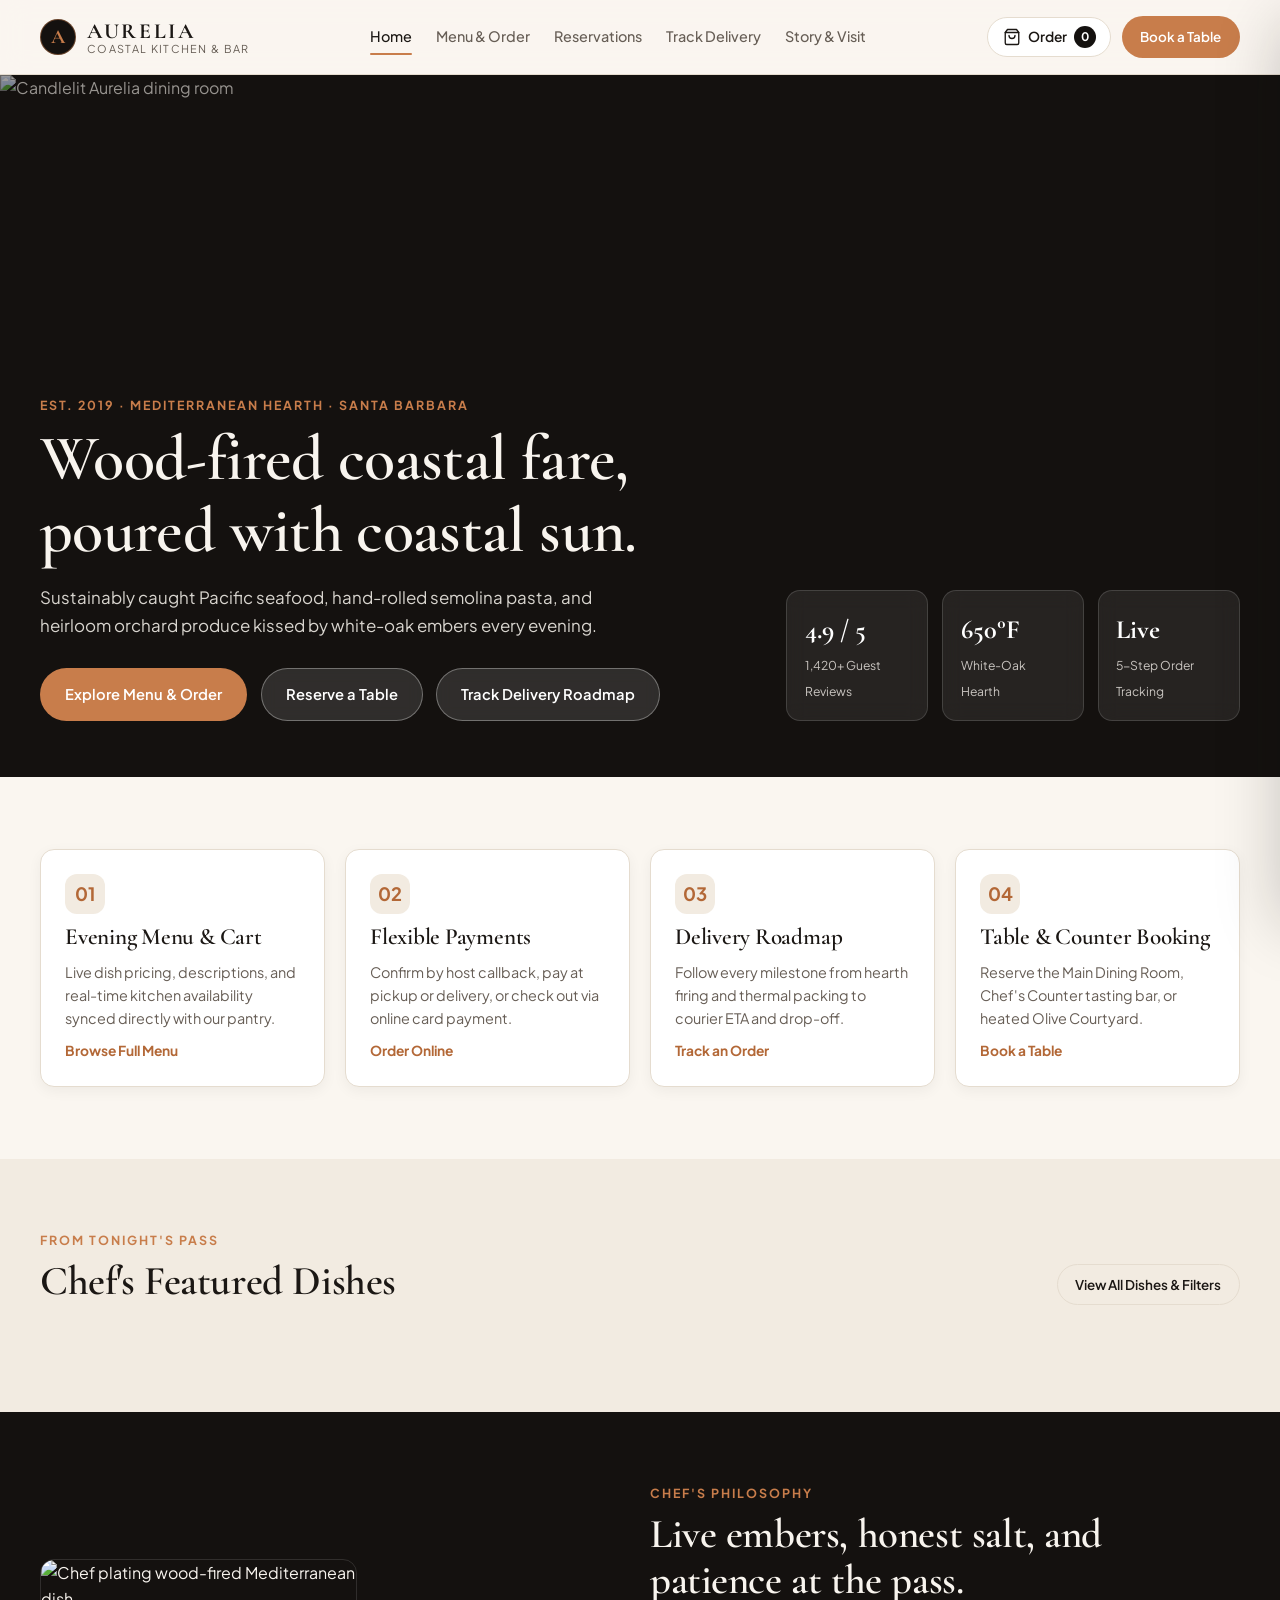
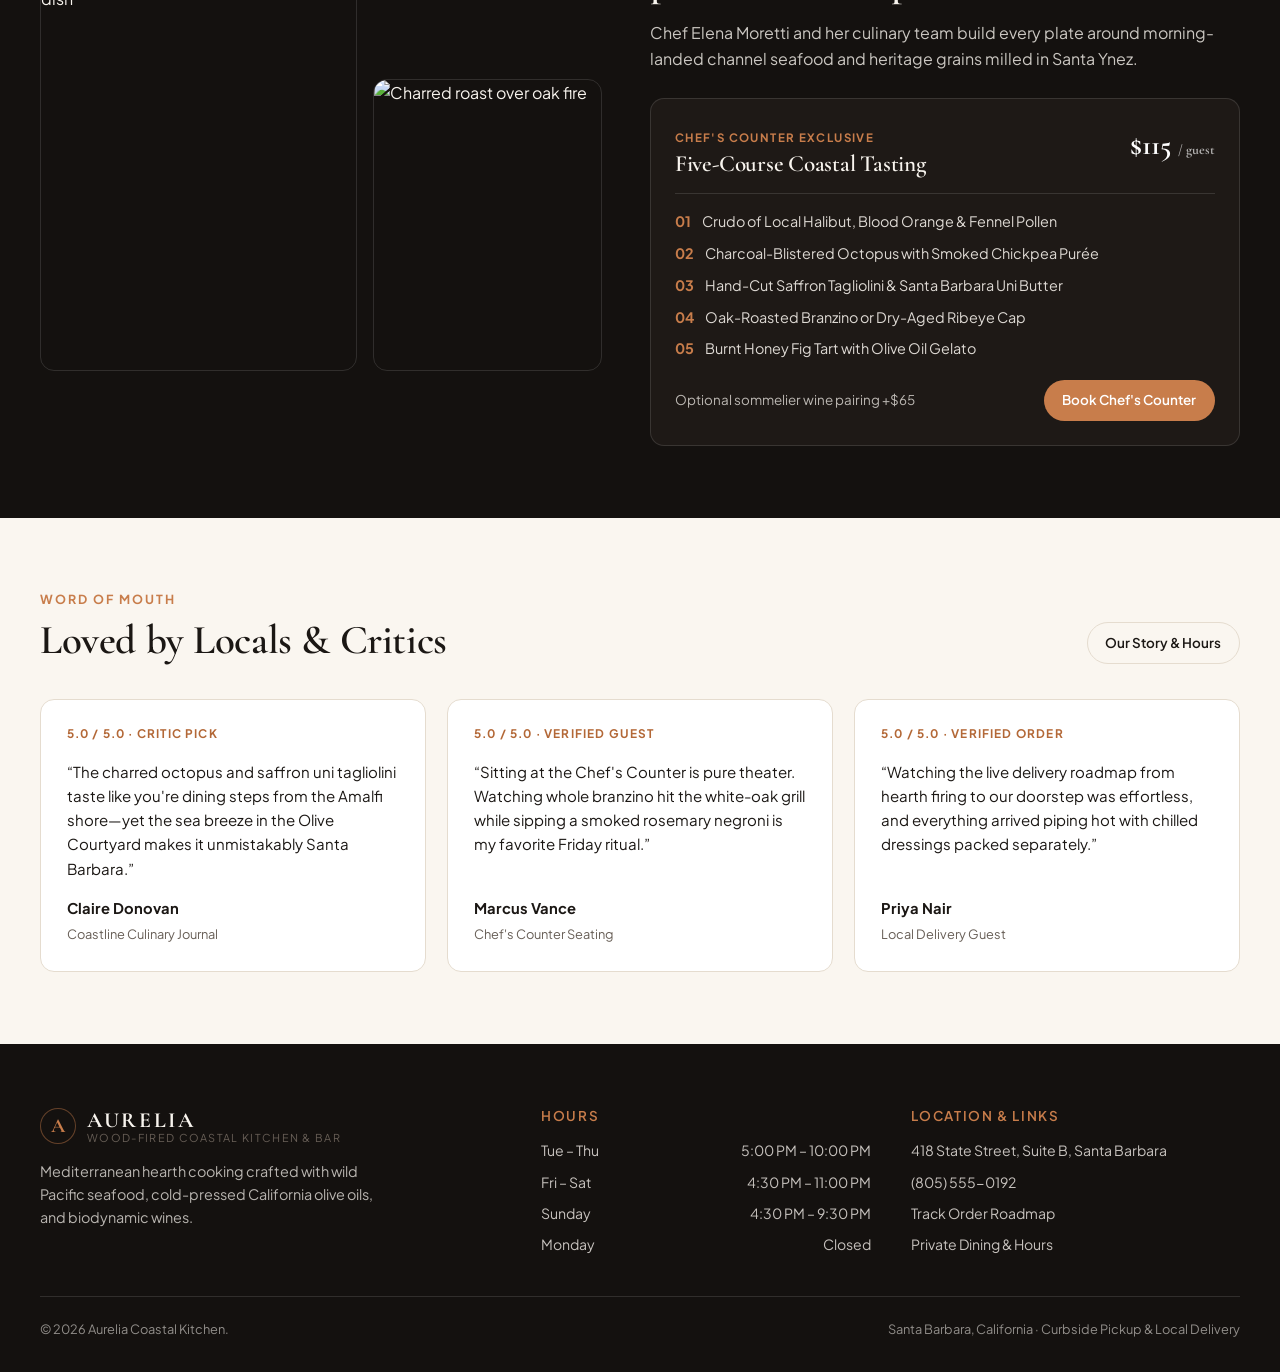
==== commit 13d6b82b: "Remove all emojis and symbols for refined hospitality look" ====
--- a/index.html
+++ b/index.html
@@ -13,7 +13,7 @@
   <header class="site-header">
     <div class="container header-inner">
       <a href="index.html" class="brand" aria-label="Aurelia Home">
-        <span class="brand-mark" aria-hidden="true">✦</span>
+        <span class="brand-mark" aria-hidden="true">A</span>
         <span class="brand-text">
           <strong>AURELIA</strong>
           <small>Coastal Kitchen &amp; Bar</small>
@@ -68,7 +68,7 @@
 
         <div class="hero-stats">
           <div class="stat-card">
-            <span class="stat-value">4.9 ★</span>
+            <span class="stat-value">4.9 / 5</span>
             <span class="stat-label">1,420+ Guest Reviews</span>
           </div>
           <div class="stat-card">
@@ -90,25 +90,25 @@
             <div class="pillar-icon">01</div>
             <h3>Evening Menu &amp; Cart</h3>
             <p>Live dish pricing, descriptions, and real-time kitchen availability synced directly with our pantry.</p>
-            <a href="menu.html" class="pillar-link">Browse Full Menu →</a>
+            <a href="menu.html" class="pillar-link">Browse Full Menu</a>
           </article>
           <article class="pillar-card">
             <div class="pillar-icon">02</div>
             <h3>Flexible Payments</h3>
-            <p>Confirm by host callback, pay at pickup/delivery, or check out via our gateway-ready card option.</p>
-            <a href="menu.html" class="pillar-link">Order Online →</a>
+            <p>Confirm by host callback, pay at pickup or delivery, or check out via online card payment.</p>
+            <a href="menu.html" class="pillar-link">Order Online</a>
           </article>
           <article class="pillar-card">
             <div class="pillar-icon">03</div>
             <h3>Delivery Roadmap</h3>
             <p>Follow every milestone from hearth firing and thermal packing to courier ETA and drop-off.</p>
-            <a href="track.html" class="pillar-link">Track an Order →</a>
+            <a href="track.html" class="pillar-link">Track an Order</a>
           </article>
           <article class="pillar-card">
             <div class="pillar-icon">04</div>
             <h3>Table &amp; Counter Booking</h3>
             <p>Reserve the Main Dining Room, Chef's Counter tasting bar, or heated Olive Courtyard.</p>
-            <a href="reservations.html" class="pillar-link">Book a Table →</a>
+            <a href="reservations.html" class="pillar-link">Book a Table</a>
           </article>
         </div>
       </div>
@@ -121,7 +121,7 @@
             <p class="eyebrow">From Tonight's Pass</p>
             <h2>Chef's Featured Dishes</h2>
           </div>
-          <a href="menu.html" class="btn btn-outline btn-sm">View All Dishes &amp; Filters →</a>
+          <a href="menu.html" class="btn btn-outline btn-sm">View All Dishes &amp; Filters</a>
         </div>
         <div class="menu-grid" id="featured-menu-grid"></div>
       </div>
@@ -181,19 +181,19 @@
 
         <div class="reviews-grid">
           <article class="review-card">
-            <div class="review-stars" aria-label="5 out of 5 stars">★★★★★</div>
+            <div class="review-stars" aria-label="5 out of 5 rating">5.0 / 5.0 · CRITIC PICK</div>
             <blockquote>“The charred octopus and saffron uni tagliolini taste like you're dining steps from the Amalfi shore—yet the sea breeze in the Olive Courtyard makes it unmistakably Santa Barbara.”</blockquote>
             <footer><strong>Claire Donovan</strong><span>Coastline Culinary Journal</span></footer>
           </article>
           <article class="review-card">
-            <div class="review-stars" aria-label="5 out of 5 stars">★★★★★</div>
+            <div class="review-stars" aria-label="5 out of 5 rating">5.0 / 5.0 · VERIFIED GUEST</div>
             <blockquote>“Sitting at the Chef's Counter is pure theater. Watching whole branzino hit the white-oak grill while sipping a smoked rosemary negroni is my favorite Friday ritual.”</blockquote>
-            <footer><strong>Marcus Vance</strong><span>Verified Guest · Chef's Counter</span></footer>
+            <footer><strong>Marcus Vance</strong><span>Chef's Counter Seating</span></footer>
           </article>
           <article class="review-card">
-            <div class="review-stars" aria-label="5 out of 5 stars">★★★★★</div>
+            <div class="review-stars" aria-label="5 out of 5 rating">5.0 / 5.0 · VERIFIED ORDER</div>
             <blockquote>“Watching the live delivery roadmap from hearth firing to our doorstep was effortless, and everything arrived piping hot with chilled dressings packed separately.”</blockquote>
-            <footer><strong>Priya Nair</strong><span>Verified Online Order</span></footer>
+            <footer><strong>Priya Nair</strong><span>Local Delivery Guest</span></footer>
           </article>
         </div>
       </div>
@@ -204,7 +204,7 @@
     <div class="container footer-grid">
       <div class="footer-brand">
         <div class="brand">
-          <span class="brand-mark" aria-hidden="true">✦</span>
+          <span class="brand-mark" aria-hidden="true">A</span>
           <span class="brand-text">
             <strong>AURELIA</strong>
             <small>Wood-Fired Coastal Kitchen &amp; Bar</small>
@@ -222,7 +222,7 @@
         </ul>
       </div>
       <div>
-        <h4>Location &amp; Portal</h4>
+        <h4>Location &amp; Links</h4>
         <ul class="footer-list">
           <li>418 State Street, Suite B, Santa Barbara</li>
           <li><a href="tel:+18055550192">(805) 555-0192</a></li>
@@ -233,7 +233,7 @@
     </div>
     <div class="container footer-bottom">
       <span>© <span id="current-year"></span> Aurelia Coastal Kitchen.</span>
-      <span>PHP Backend · Live Inventory · Multi-Page Client Experience</span>
+      <span>Santa Barbara, California · Curbside Pickup &amp; Local Delivery</span>
     </div>
   </footer>
 
--- a/styles.css
+++ b/styles.css
@@ -254,8 +254,11 @@
   height: 36px;
   border-radius: 50%;
   background: var(--bg-dark);
+  border: 1px solid rgba(200, 125, 75, 0.45);
   color: var(--accent);
-  font-size: 1rem;
+  font-family: var(--font-display);
+  font-weight: 700;
+  font-size: 1.25rem;
 }
 
 .brand-text {
@@ -1307,8 +1310,10 @@
 }
 
 .review-stars {
-  color: var(--accent);
-  letter-spacing: 0.12em;
+  font-size: 0.74rem;
+  font-weight: 700;
+  color: var(--accent-hover);
+  letter-spacing: 0.1em;
 }
 
 .review-card blockquote {
